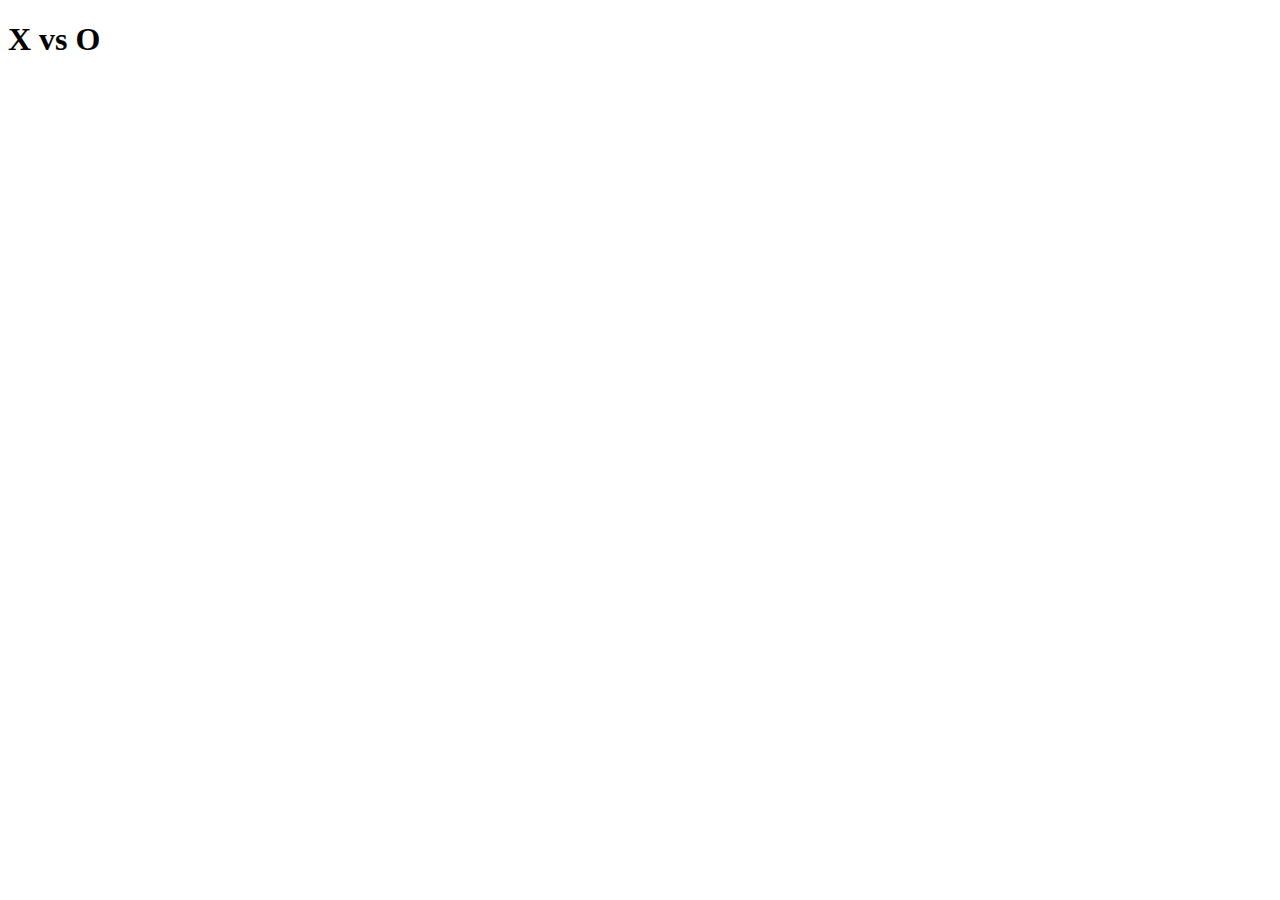
==== index.html @ 087ab52c "Create index.html" ====
<!DOCTYPE html>
<html lang="en">
<head>
    <meta charset="UTF-8">
    <meta http-equiv="X-UA-Compatible" content="IE=edge">
    <meta name="viewport" content="width=device-width, initial-scale=1.0">
    <title>Document</title>
    <link rel="stylesheet" href="style.css">
</head>
<body>
        <h1 class="header-text">X vs O</h1>
            <div class="game">
                <div class="game-element" onclick='game(1)' id="demo1"></div>
                <div class="game-element" onclick='game(2)' id="demo2"></div>
                <div class="game-element" onclick='game(3)' id="demo3"></div>
                <div class="game-element" onclick='game(4)' id="demo4"></div>
                <div class="game-element" onclick='game(5)' id="demo5"></div>
                <div class="game-element" onclick='game(6)' id="demo6"></div>
                <div class="game-element" onclick='game(7)' id="demo7"></div>
                <div class="game-element" onclick='game(8)' id="demo8"></div>
                <div class="game-element" onclick='game(9)' id="demo9"></div>
            </div>
        <div id="win" style="display: none;">
            <div class="winner" id="winner"><h1 id="winh1">X WIN</h1><a href="" onclick="cleaR()"><h1>Restart</h1></a></div>
        </div>
        

    <script src="Script.js"></script>
</body>
</html>
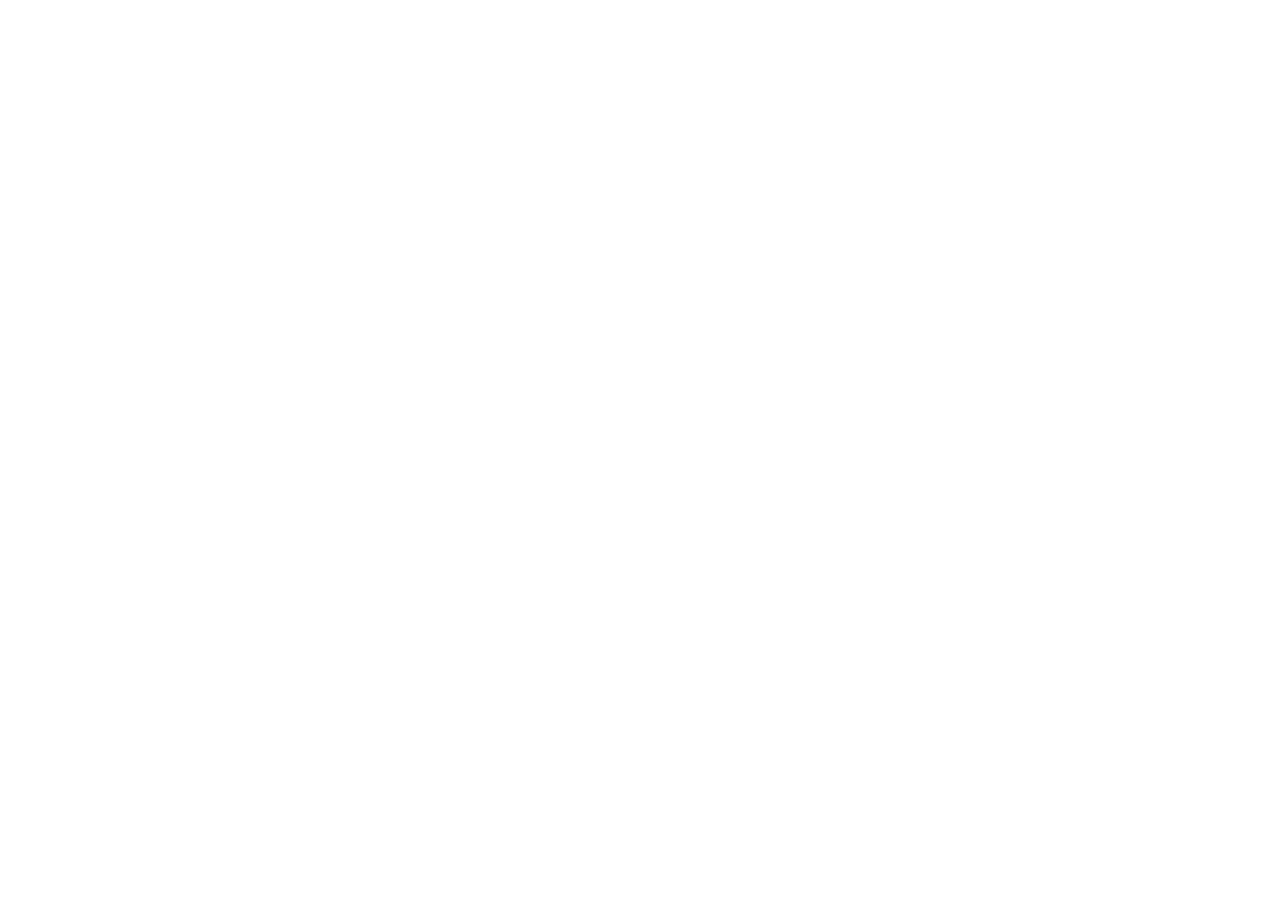
==== commit 0f9c25e6: "Update index.html" ====
--- a/index.html
+++ b/index.html
@@ -8,6 +8,7 @@
     <link rel="stylesheet" href="style.css">
 </head>
 <body>
+    <div id="container">
         <h1 class="header-text">X vs O</h1>
             <div class="game">
                 <div class="game-element" onclick='game(1)' id="demo1"></div>
@@ -20,6 +21,7 @@
                 <div class="game-element" onclick='game(8)' id="demo8"></div>
                 <div class="game-element" onclick='game(9)' id="demo9"></div>
             </div>
+    </div>
         <div id="win" style="display: none;">
             <div class="winner" id="winner"><h1 id="winh1">X WIN</h1><a href="" onclick="cleaR()"><h1>Restart</h1></a></div>
         </div>
--- a/style.css
+++ b/style.css
@@ -0,0 +1,169 @@
+*{
+    box-sizing: border-box;
+    padding: 0;
+    margin: 0;
+    font-family: 'Courier New', Courier, monospace;
+}
+body{
+    background: url("img4.jpg");
+    background-repeat: no-repeat;
+    background-size: cover;
+    overflow: hidden;
+    background-attachment: fixed;
+    padding: 0;
+    margin: 0;
+    animation: mymove 5s alternate-reverse;
+}
+@keyframes mymove{
+    from{background-image: url("img4.jpg");}
+    to{background-image: url("img1.jpg");}
+}
+.header-text{
+    color: #fff;
+    font-size: 100px;
+    text-align: center;
+    margin:0px auto;
+    margin-top: 30px;
+    animation: color-white 5s alternate-reverse;
+}
+@keyframes color-white{
+    to{color: rgba(12, 2, 15, 0.281);}
+    from{color: #fff;}
+}
+.game{
+    /* background-color: #fff; */
+    width: 500px;
+    height: 500px;
+    margin: 50px auto;
+    border-radius: 20px;
+    display: flex;
+    justify-content: space-between;
+    flex-wrap: wrap;
+    color: #000;
+    margin: 0 auto;
+}
+.game h1{
+    text-align: center;
+}
+.game-element{
+    width: 150px;
+    height: 150px;
+    /* background:rgba(22, 22, 22, 0.555); */
+    background-color: #fff;
+    border-radius: 10px;
+    margin: 5px 5px;
+    animation: assa 5s alternate-reverse;
+}
+@keyframes assa{
+    to{background: rgba(12, 2, 15, 0.281);}
+    from{background: #fff;}
+}
+.game-element:hover{
+    width: 160px;
+    height: 160px;
+    background: rgba(255, 255, 255, 0.555);
+    cursor:pointer;
+    box-shadow: 0 5px 20px #000;
+    margin: 0;
+}
+.game-element h1{
+    position: relative;
+    font-size: 150px;
+    text-align: center;
+    top: -10px;
+}
+.winner{
+    background-color: #fff;
+    width: 500px;
+    height: 200px;
+    position: fixed;
+    top: 200px;
+    left: 10px; 
+    right: 10px;
+    text-align: center;
+    margin: 0 auto;
+    border-radius: 10px;
+}
+.winner h1{
+    font-size: 100px;
+    padding: 40px 10px;
+    margin: 0;
+    padding: 0;
+    padding-top: 20px;
+}
+.winner a{
+    text-decoration: none;
+    color: #000;
+}
+.winner a h1{
+    font-size: 40px;
+}
+.winner a:hover{
+    color: darkorange;
+}
+@media (max-width: 374px) {
+	.header-text{
+        font-size: 60px;
+    }
+    .game{
+        width: 300px;
+        height: 300px;
+    }
+    .game-element{
+        width: 80px;
+        height: 80px;
+    }
+    .game-element:hover{
+        width: 90px;
+        height: 90px;
+    }
+    .game-element h1{
+        font-size: 70px;
+        top: 10px;
+    }
+    .winner{
+        width: 300px;
+        height: 150px;
+    }
+    .winner h1{
+        font-size: 40px;
+    }
+
+}
+@media (min-width:375px) and (max-width: 575px){
+    .header-text{
+        font-size: 70px;
+    }
+    .game{
+        width: 300px;
+        height: 300px;
+    }
+    .game-element{
+        width: 80px;
+        height: 80px;
+    }
+    .game-element:hover{
+        width: 90px;
+        height: 90px;
+    }
+    .game-element h1{
+        font-size: 70px;
+        top: 10px;
+    }
+    .winner{
+        width: 300px;
+        height: 150px;
+    }
+    .winner h1{
+        font-size: 40px;
+    }
+}
+@media (min-width: 576px) and (max-width: 767px){
+    
+}
+@media (min-width: 767px) and (max-width: 1023px) {
+	
+}
+@media (min-width: 1024px) and (max-width: 1600px) {
+	
+}
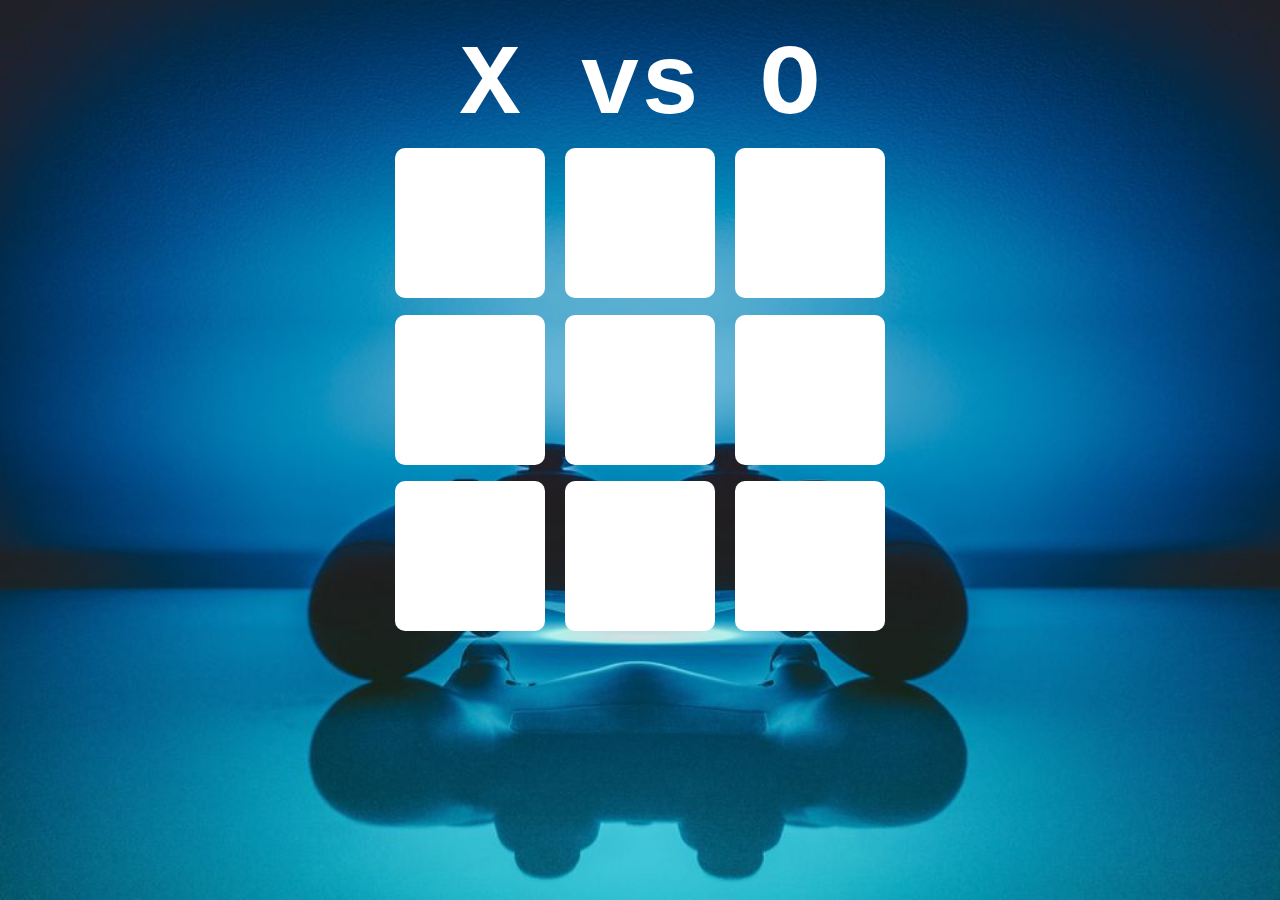
==== commit 21219068: "Update index.html" ====
--- a/index.html
+++ b/index.html
@@ -4,7 +4,7 @@
     <meta charset="UTF-8">
     <meta http-equiv="X-UA-Compatible" content="IE=edge">
     <meta name="viewport" content="width=device-width, initial-scale=1.0">
-    <title>Document</title>
+    <title>🎮 X vs O Game </title>
     <link rel="stylesheet" href="style.css">
 </head>
 <body>
--- a/style.css
+++ b/style.css
@@ -5,19 +5,15 @@
     font-family: 'Courier New', Courier, monospace;
 }
 body{
-    background: url("img4.jpg");
+    background: url("img.jpg");
     background-repeat: no-repeat;
     background-size: cover;
     overflow: hidden;
     background-attachment: fixed;
     padding: 0;
     margin: 0;
-    animation: mymove 5s alternate-reverse;
 }
-@keyframes mymove{
-    from{background-image: url("img4.jpg");}
-    to{background-image: url("img1.jpg");}
-}
+
 .header-text{
     color: #fff;
     font-size: 100px;
@@ -25,6 +21,7 @@
     margin:0px auto;
     margin-top: 30px;
     animation: color-white 5s alternate-reverse;
+    display: block;
 }
 @keyframes color-white{
     to{color: rgba(12, 2, 15, 0.281);}
